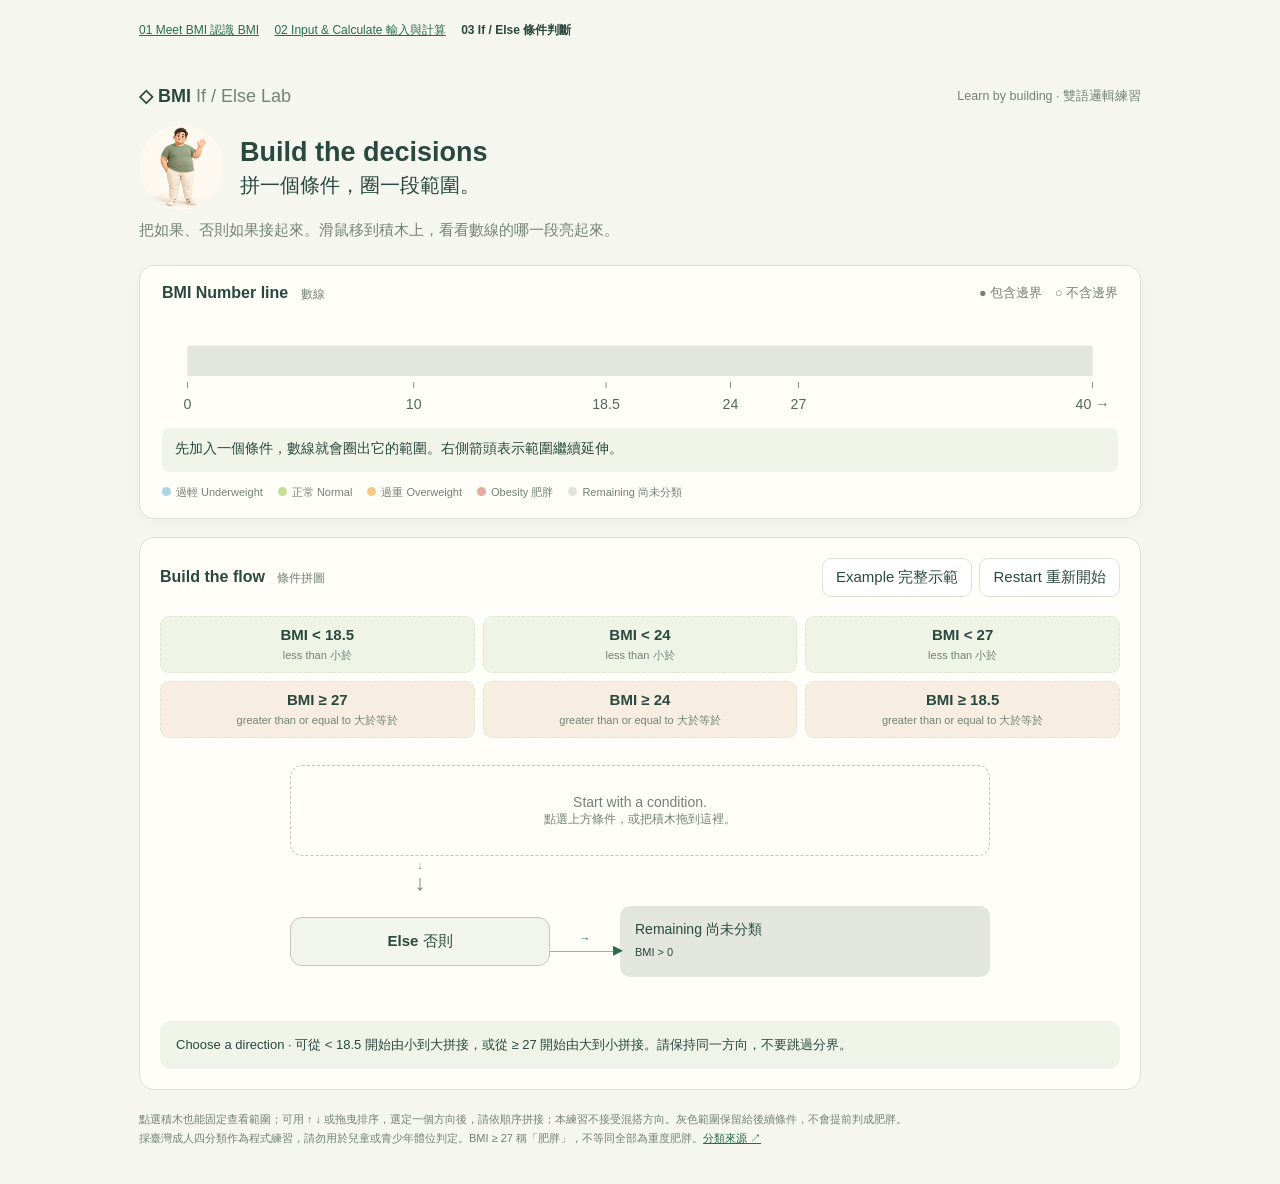
==== ifelse.html @ 938bb0aa "Add files via upload" ====
<!doctype html>
<html lang="zh-Hant">
<head>
<meta charset="utf-8"><meta name="viewport" content="width=device-width,initial-scale=1">
<title>BMI 條件拼圖｜If / Else Lab</title>
<style>
:root{--ink:#29483f;--muted:#738278;--border:#dce3d7;--bg:#f5f6ef;--green:#286b51}*{box-sizing:border-box}body{margin:0;background:var(--bg);color:var(--ink);font:15px "Segoe UI","Microsoft JhengHei",sans-serif}button,select{font:inherit;color:inherit}button{cursor:pointer;border:1px solid var(--border);border-radius:9px;padding:9px 13px;background:white}button:hover{background:#eef3e4}button:disabled{opacity:.35;cursor:default}button:focus-visible,select:focus-visible,[tabindex]:focus-visible{outline:3px solid #428c9b;outline-offset:3px}header{max-width:1050px;margin:auto;padding:25px 24px 18px;display:flex;justify-content:space-between;align-items:center}.brand{font-weight:750;font-size:18px}.brand span{font-weight:400;color:var(--muted)}header small{color:var(--muted)}main{max-width:1050px;margin:auto;padding:0 24px 30px}h1{font-size:27px;margin:8px 0}p{color:var(--muted);line-height:1.7;margin:7px 0}h2{font-size:16px;margin:0}h2 span{font-size:12px;color:var(--muted);font-weight:400;margin-left:8px}.axis-panel{position:sticky;top:0;z-index:3;background:#fffef9;border:1px solid var(--border);border-radius:15px;padding:18px 22px;margin:22px 0 18px;box-shadow:0 5px 18px #29483f08}.heading{display:flex;justify-content:space-between;gap:12px;align-items:center}.heading small{color:var(--muted)}#axis{width:100%;height:auto;display:block;margin-top:12px}#range-info{min-height:44px;font-size:14px;line-height:1.6;padding:9px 13px;background:#f1f4e9;border-radius:8px}.legend{display:flex;gap:15px;flex-wrap:wrap;font-size:11px;color:var(--muted);margin:13px 0 0}.dot{display:inline-block;width:9px;height:9px;border-radius:50%;margin-right:5px}.board{border:1px solid var(--border);border-radius:15px;padding:20px;background:#fffef9}.toolbar{display:flex;justify-content:space-between;align-items:center;gap:12px;flex-wrap:wrap}.tools{display:flex;gap:7px}.palette{display:flex;gap:8px;justify-content:center;padding:19px 0;flex-wrap:wrap}.palette button{border-style:dashed;font-weight:650;background:#eff4e7}.palette small{font-weight:400;color:var(--muted);margin-left:4px}#chain{max-width:720px;margin:auto;padding:6px 8px 16px;border:2px dashed transparent;border-radius:12px}#chain.over{border-color:#729670;background:#f5f8ee}.branch{position:relative;display:grid;grid-template-columns:260px 70px minmax(0,1fr);align-items:center;min-height:120px}.decision{position:relative;min-height:105px;display:flex;flex-direction:column;align-items:center;justify-content:center;gap:7px;isolation:isolate;cursor:grab}.decision:before{content:"";position:absolute;inset:0;background:#f2f6e9;clip-path:polygon(50% 0,100% 50%,50% 100%,0 50%);z-index:-1}.decision:after{content:"";position:absolute;inset:4px;background:#fffef9;clip-path:polygon(50% 0,100% 50%,50% 100%,0 50%);z-index:-1}.branch.active .decision:before{background:var(--green)}.decision small{font-size:11px;color:var(--muted)}.expression{font-size:18px;font-weight:700}.expression select{padding:2px 5px;border:1px solid #c6d4c4;border-radius:5px;background:#fffef9;font-weight:700}.yes{font-size:11px;color:var(--green);text-align:center;border-bottom:1px solid #9eafa0;padding-bottom:7px;position:relative}.yes:after{content:'▸';position:absolute;right:-3px;bottom:-10px;font-size:20px}.output{padding:13px;border-radius:10px;background:var(--color,#edf0e9);border:2px solid transparent;font-size:14px}.output small{display:block;font-size:11px;margin-top:5px;line-height:1.6}.branch.active .output{border-color:var(--green)}.row-actions{display:flex;gap:4px;margin-top:7px}.row-actions button{font-size:11px;padding:3px 8px;background:#ffffffa8}.connector{width:260px;text-align:center;height:38px;font-size:11px;color:#7a897b;line-height:18px}.connector:after{content:'↓';display:block;font-size:22px}.else-row{display:grid;grid-template-columns:260px 70px minmax(0,1fr);align-items:center;padding:12px 0}.else-node{border:1px solid #bdcbb6;border-radius:12px;text-align:center;padding:14px;background:#f2f5eb}.else-row.active .else-node{border:2px solid var(--green)}.empty{padding:28px 15px;text-align:center;border:1px dashed #bdcbb6;border-radius:12px;color:var(--muted);font-size:14px}.warning{color:#9b4e2b;font-size:12px;line-height:1.6;margin-top:8px}.feedback{padding:13px 16px;background:#f0f4e8;border-radius:10px;line-height:1.7;font-size:13px;margin-top:14px}.feedback.error{background:#fff0df;color:#8f4727}.success{background:#e3efdb!important}.footer{font-size:11px;margin-top:20px;color:var(--muted)}.footer a{color:var(--green)}@media(max-width:650px){main{padding:0 12px 22px}header{padding:19px 14px}header small{display:none}h1{font-size:23px}.axis-panel{padding:14px 10px}.heading small{font-size:10px}.board{padding:15px 8px}.branch,.else-row{grid-template-columns:155px 38px minmax(0,1fr)}.decision{min-height:100px}.expression{font-size:15px}.decision small{font-size:10px}.connector{width:155px}.output{padding:8px;font-size:12px}.output small{font-size:10px}.yes{font-size:9px}.legend{gap:8px;font-size:10px}.tools button{font-size:12px;padding:7px 9px}#range-info{font-size:12px}.palette{gap:5px}.palette button{font-size:12px;padding:9px}.palette small{display:none}#chain{padding-left:0;padding-right:0}.row-actions button{padding:4px 6px}}
.operator-word{text-align:center;font-size:11px;color:#5d7567;line-height:1.5;padding:3px 0 8px}.operator-word span{display:block}.expression select{width:53px}.palette small{display:block;margin:5px 0 0;font-size:11px}.condition-wrap{min-width:0}@media(max-width:650px){.operator-word{font-size:10px}.operator-word span{max-width:145px;margin:auto}.palette small{display:block;font-size:10px}}
.palette{display:grid;grid-template-columns:repeat(3,minmax(0,1fr))}.palette button:nth-child(n+4){background:#f7eee1}.palette button small{white-space:normal}.feedback.error{border:2px solid #ba332a;background:#ffede9;color:#9b211a;font-weight:700}dialog{border:3px solid #ba332a;border-radius:18px;padding:28px;max-width:520px;width:calc(100% - 32px);color:#61261f;background:#fffaf7}dialog::backdrop{background:#32191299}dialog h2{font-size:23px}dialog p{color:#77483d}.error-icon{width:40px;height:40px;border-radius:50%;background:#ba332a;color:white;display:grid;place-items:center;font-size:28px;font-weight:bold;margin-bottom:16px}.correct-order{padding:14px;background:#f4e6dc;border-radius:8px;line-height:2;font-weight:700}#acknowledge{background:#a93128;color:white;width:100%;padding:13px;margin-top:12px}.board.invalid{border:2px solid #ba332a}@media(max-width:650px){.palette button{padding:9px 4px}.palette small{font-size:9px}}
.lesson-nav{max-width:1050px;margin:auto;padding:18px 24px;font-size:12px;line-height:2}.lesson-nav a,#result-link{color:#286b51}.lesson-buddy{display:flex;align-items:center;gap:16px}.lesson-buddy img{width:85px;height:85px;object-fit:cover;border-radius:50%}.lesson-buddy h1 small{font-size:20px;font-weight:400}#finished{margin-top:20px;padding:22px}#result-link{display:inline-block;padding:12px;background:#fffef9;border-radius:8px;font-weight:bold}
</style>
</head>
<body>
<nav class="lesson-nav"><a href="index.html">01 Meet BMI 認識 BMI</a>　 <a href="process.html">02 Input & Calculate 輸入與計算</a>　 <strong>03 If / Else 條件判斷</strong></nav><header><div class="brand">◇ BMI <span>If / Else Lab</span></div><small>Learn by building · 雙語邏輯練習</small></header>
<main><div class="lesson-buddy"><img src="assets/overweight.png" alt="Friendly classroom mascot"><h1>Build the decisions<br><small>拼一個條件，圈一段範圍。</small></h1></div><p>把如果、否則如果接起來。滑鼠移到積木上，看看數線的哪一段亮起來。</p>
<section class="axis-panel" aria-label="BMI 數線"><div class="heading"><h2>BMI Number line <span>數線</span></h2><small>● 包含邊界　○ 不含邊界</small></div><svg id="axis" viewBox="0 0 940 112" role="img" aria-label="隨條件改變的 BMI 數線"></svg><div id="range-info" aria-live="polite"></div><div class="legend"><span><i class="dot" style="background:#acd4e7"></i>過輕 Underweight</span><span><i class="dot" style="background:#c5df96"></i>正常 Normal</span><span><i class="dot" style="background:#f3cb87"></i>過重 Overweight</span><span><i class="dot" style="background:#e5aaa0"></i>Obesity 肥胖</span><span><i class="dot" style="background:#dfe3da"></i>Remaining 尚未分類</span></div></section>
<section class="board"><div class="toolbar"><h2>Build the flow <span>條件拼圖</span></h2><div class="tools"><button id="example">Example 完整示範</button><button id="clear">Restart 重新開始</button></div></div><div class="palette"><button draggable="true" data-add="18.5" data-op="&lt;">BMI &lt; 18.5<small>less than 小於</small></button><button draggable="true" data-add="24" data-op="&lt;">BMI &lt; 24<small>less than 小於</small></button><button draggable="true" data-add="27" data-op="&lt;">BMI &lt; 27<small>less than 小於</small></button><button draggable="true" data-add="27" data-op="≥">BMI ≥ 27<small>greater than or equal to 大於等於</small></button><button draggable="true" data-add="24" data-op="≥">BMI ≥ 24<small>greater than or equal to 大於等於</small></button><button draggable="true" data-add="18.5" data-op="≥">BMI ≥ 18.5<small>greater than or equal to 大於等於</small></button></div><div id="chain" aria-label="可互動的判斷流程"></div><div id="feedback" class="feedback" aria-live="polite"></div></section>
<p class="footer">點選積木也能固定查看範圍；可用 ↑ ↓ 或拖曳排序，選定一個方向後，請依順序拼接；本練習不接受混搭方向。灰色範圍保留給後續條件，不會提前判成肥胖。<br>採臺灣成人四分類作為程式練習，請勿用於兒童或青少年體位判定。BMI ≥ 27 稱「肥胖」，不等同全部為重度肥胖。<a href="https://www.hpa.gov.tw/Pages/List.aspx?nodeid=1757" target="_blank" rel="noopener">分類來源 ↗</a></p>
<section id="finished" hidden class="feedback success"><strong>Complete! · 條件拼圖完成！</strong><p id="finish-note"></p><a id="result-link" href="process.html">View your complete flowchart · 查看完整流程圖 →</a></section></main><dialog id="mistake" aria-labelledby="mistake-title" aria-describedby="mistake-text"><div class="error-icon">!</div><h2 id="mistake-title">Wrong order · 順序錯誤，請重新拼圖</h2><p id="mistake-text"></p><p>Two valid orders · 本練習只接受以下兩種順序：</p><div class="correct-order">&lt; 18.5 → &lt; 24 → &lt; 27 → Else<br>≥ 27 → ≥ 24 → ≥ 18.5 → Else</div><p>Choose one direction · 先選定一個比較方向，再逐步分出四種範圍。</p><button id="acknowledge" autofocus>Got it, try again · 我知道了，重新拼圖</button></dialog>
<script>
'use strict';
const $=id=>document.getElementById(id);
const limits=[18.5,24,27];
const operatorWords={'<':['小於','less than'],'>':['大於','more than'],'≥':['大於等於','greater than or equal to']};
const names=['Underweight 體重過輕','Normal 正常體重','Overweight 體重過重','Obesity 肥胖'];
const colors=['#cce4ef','#d9eab9','#f7deb5','#edc6bd'];
// Open intervals and exact boundary points make > and >= visibly different.
const atoms=[{lo:0,hi:18.5,lc:false,hc:false,v:10,c:0},{lo:18.5,hi:18.5,lc:true,hc:true,v:18.5,c:1},{lo:18.5,hi:24,lc:false,hc:false,v:20,c:1},{lo:24,hi:24,lc:true,hc:true,v:24,c:2},{lo:24,hi:27,lc:false,hc:false,v:25,c:2},{lo:27,hi:27,lc:true,hc:true,v:27,c:3},{lo:27,hi:Infinity,lc:false,hc:false,v:30,c:3}];
let rules=[],selected=-1,hover=null,drag=null;
let fault='';
function orderError(){if(!rules.length)return '';const op=rules[0].op;const expected=op==='<'?[18.5,24,27]:[27,24,18.5];if(rules.some(r=>r.op!==op))return 'Mixed directions · 你混用了小於 < 與大於等於 ≥。本次練習需維持同一比較方向，請確認後重新拼圖。';const i=rules.findIndex((r,i)=>r.t!==expected[i]);if(i>=0)return `Wrong step · 第 ${i+1} 個條件應該是 BMI ${op} ${expected[i]}，目前卻是 BMI ${rules[i].op} ${rules[i].t}。跳過分界或顛倒順序，會混合分類或讓分支無法到達。`;return ''}
function matches(v,r){return r.op==='<'?v<r.t:r.op==='>'?v>r.t:v>=r.t}
function model(){const groups=Array.from({length:rules.length+1},()=>[]);atoms.forEach(a=>{let i=rules.findIndex(r=>matches(a.v,r));groups[i<0?rules.length:i].push(a)});return groups.map((aa,i)=>{const cats=[...new Set(aa.map(a=>a.c))],segments=[];aa.forEach(a=>{const last=segments.at(-1);if(last&&last.hi===a.lo&&(last.hc||a.lc)){last.hi=a.hi;last.hc=a.hc}else segments.push({...a})});return {segments,cats,empty:aa.length===0,mixed:cats.length>1,isElse:i===rules.length}})}
function segmentText(s){if(s.lo===s.hi)return `BMI = ${s.lo}`;if(s.hi===Infinity)return `BMI ${s.lc?'≥':'>'} ${s.lo}`;return `${s.lo} ${s.lc?'≤':'<'} BMI ${s.hc?'≤':'<'} ${s.hi}`}
function rangeText(g){return g.empty?'Empty set ∅（這個分支無法到達）':g.segments.map(segmentText).join(' 或 ')}
function missing(g){return limits.filter(t=>g.segments.some(s=>s.lo<t&&s.hi>t))}
function groupLabel(g){return g.empty?'Unreachable 無法到達':g.mixed?(g.isElse?'Remaining 尚未分類':'Mixed range 分類混合'):names[g.cats[0]]}
function groupColor(g){return g.mixed||g.empty?'#e3e6de':colors[g.cats[0]]}
function drawAxis(){const groups=model(),focus=hover??selected,x=n=>25+Math.min(n,40)/40*890;let s='<defs><pattern id="hatch" width="7" height="7" patternUnits="userSpaceOnUse"><path d="M0 7L7 0" stroke="#bf753c" stroke-width="1"/></pattern></defs>';
 groups.forEach((g,i)=>g.segments.forEach(r=>{const a=x(r.lo),b=x(r.hi),hot=focus===i,opacity=focus<0||hot?1:.35;if(r.lo!==r.hi)s+=`<rect x="${a}" y="30" width="${b-a}" height="30" fill="${groupColor(g)}" opacity="${opacity}"/>`;if(g.mixed&&!g.isElse)s+=`<rect x="${a}" y="30" width="${b-a}" height="30" fill="url(#hatch)"/>`;if(hot){if(r.lo!==r.hi)s+=`<rect x="${a}" y="26" width="${b-a}" height="38" rx="4" fill="none" stroke="#286b51" stroke-width="2.5"/>`;s+=`<circle cx="${a}" cy="45" r="5" fill="${r.lc?'#286b51':'white'}" stroke="#286b51" stroke-width="2"/>`;if(r.hi!==Infinity&&r.hi!==r.lo)s+=`<circle cx="${b}" cy="45" r="5" fill="${r.hc?'#286b51':'white'}" stroke="#286b51" stroke-width="2"/>`}}));
 [0,10,18.5,24,27,40].forEach(n=>s+=`<path d="M${x(n)} 66v6" stroke="#819581"/><text x="${x(n)}" y="92" text-anchor="middle" fill="#536a58" font-size="14">${n===40?'40 →':n}</text>`);
 $('axis').innerHTML=s;const g=groups[focus];$('range-info').textContent=g?`${g.isElse?'Else 否則':`${focus?'Else if 否則如果':'If 如果'} BMI ${rules[focus].op} ${rules[focus].t}（${[...operatorWords[rules[focus].op]].reverse().join(" ")}）`}　→　${rangeText(g)}　｜${groupLabel(g)}`:'先加入一個條件，數線就會圈出它的範圍。右側箭頭表示範圍繼續延伸。';document.querySelectorAll('[data-row]').forEach(el=>el.classList.toggle('active',Number(el.dataset.row)===focus));
}
function syncCompletion(){const inputs=new URLSearchParams(location.search).get("inputs");const valid=inputs==="height,weight"||inputs==="weight,height";const done=rules.length===3&&!orderError();$("finished").hidden=!done;if(done){$("finish-note").textContent=valid?"Your choices are saved in this link. · 將依你實際選擇的順序產生流程圖。":"Complete the input activity first. · 請先完成輸入與計算活動，才能產生自己的完整流程圖。";$("result-link").href=valid?"result.html?inputs="+inputs+"&direction="+(rules[0].op==="<"?"asc":"desc"):"process.html";$("result-link").textContent=valid?"View your complete flowchart · 查看完整流程圖 →":"Build the process first · 先完成輸入與計算 →"}}
function render(){const gs=model();$('chain').innerHTML=(rules.length?rules.map((r,i)=>{const g=gs[i],warn=g.empty?'前面的條件已接走全部範圍，這裡永遠不會成立。':g.mixed?`這一段跨越${missing(g).join('、')} 的分類分界，無法得到單一正確分類。請補上較小的分界條件，或調整比較方向。`:'';return `<div class="branch" data-row="${i}" tabindex="0" aria-label="條件 ${i+1}：BMI ${r.op==='<'?'小於':r.op==='>'?'大於':'大於等於'} ${r.t}"><div class="condition-wrap"><div class="decision" draggable="true" data-drag="${i}"><small>${i?'ELSE IF 否則如果':'IF 如果'}</small><div class="expression">BMI ${r.op==='<'?'&lt;':r.op} ${r.t}</div></div><div class="operator-word">${operatorWords[r.op][1]}<span>${operatorWords[r.op][0]}</span></div></div><div class="yes">Yes 是</div><div class="output" style="--color:${groupColor(g)}">${groupLabel(g)}<small>${rangeText(g)}</small><div class="row-actions"><button data-move="${i},-1" ${i===0?'disabled':''} aria-label="向上移動條件 ${i+1}">↑</button><button data-move="${i},1" ${i===rules.length-1?'disabled':''} aria-label="向下移動條件 ${i+1}">↓</button><button data-remove="${i}" aria-label="移除條件 ${i+1}">×</button></div>${warn?`<div class="warning">⚠ ${warn}</div>`:''}</div></div><div class="connector">No 否</div>`}).join(''):'<div class="empty">Start with a condition.<br><small>點選上方條件，或把積木拖到這裡。</small></div><div class="connector">↓</div>')+`<div class="else-row" data-row="${rules.length}" tabindex="0" aria-label="否則，查看剩餘範圍"><div class="else-node"><strong>Else</strong> 否則</div><div class="yes">→</div><div class="output" style="--color:${groupColor(gs.at(-1))}">${groupLabel(gs.at(-1))}<small>${rangeText(gs.at(-1))}</small></div></div>`;
 const errors=gs.slice(0,-1).filter(g=>g.empty||g.mixed),complete=rules.length>0&&!errors.length&&!gs.at(-1).mixed&&!gs.at(-1).empty;
 $('feedback').className='feedback'+(errors.length?' error':complete?' success':'');$('feedback').textContent=errors.length?'⚠ 這組條件還不能正確完成四分類。斜線區域混合了不同分類；請依積木旁的提示修正。無法到達的分支也需要調整。':complete?'✓ Complete! · 四種範圍都清楚分開了！每個 else if 都包含「前面的條件全部不成立」。試著移到每個積木，確認邊界屬於哪一側。':rules.length?'Keep going · 繼續接下一個條件。灰色是剩餘範圍；滑鼠移到「Else 否則」就能查看。':'Choose a direction · 可從 < 18.5 開始由小到大拼接，或從 ≥ 27 開始由大到小拼接。請保持同一方向，不要跳過分界。';
 if(fault){$('feedback').className='feedback error';$('feedback').textContent='✕ '+fault} document.querySelector('.board').classList.toggle('invalid',Boolean(fault));document.querySelectorAll('[data-add]').forEach(b=>b.disabled=rules.some(r=>r.t===Number(b.dataset.add)&&r.op===b.dataset.op));drawAxis();syncCompletion();
}
function changed(i=-1){selected=i;hover=null;fault=orderError();render();if(fault){$('mistake-text').textContent=fault;if(!$('mistake').open)$('mistake').showModal()}}
$('mistake').addEventListener('cancel',e=>e.preventDefault());
$('acknowledge').addEventListener('click',()=>{$('mistake').close();rules=[];drag=null;changed();document.querySelector('[data-add]').focus()});
function add(t,op){if(fault||!limits.includes(t)||!['<','≥'].includes(op)||rules.some(r=>r.t===t&&r.op===op))return;rules.push({t,op});changed(rules.length-1)}
$('example').addEventListener('click',()=>{rules=limits.map(t=>({t,op:'<'}));changed()});$('clear').addEventListener('click',()=>{rules=[];changed()});
 document.querySelectorAll('[data-add]').forEach(b=>{b.addEventListener('click',()=>add(Number(b.dataset.add),b.dataset.op));b.addEventListener('dragstart',e=>{drag={t:Number(b.dataset.add),op:b.dataset.op};e.dataTransfer.setData('text/plain',b.dataset.add)})});
$('chain').addEventListener('click',e=>{const b=e.target.closest('button');if(b){if(b.dataset.remove!==undefined){rules.splice(Number(b.dataset.remove),1);changed()}else if(b.dataset.move){const [i,d]=b.dataset.move.split(',').map(Number);[rules[i],rules[i+d]]=[rules[i+d],rules[i]];changed(i+d)}return}const row=e.target.closest('[data-row]');if(row){selected=Number(row.dataset.row);drawAxis()}});
$('chain').addEventListener('mouseover',e=>{const row=e.target.closest('[data-row]');if(row){hover=Number(row.dataset.row);drawAxis()}});$('chain').addEventListener('mouseout',e=>{const from=e.target.closest('[data-row]'),to=e.relatedTarget?.closest?.('[data-row]');if(from!==to){hover=to?Number(to.dataset.row):null;drawAxis()}});
$('chain').addEventListener('focusin',e=>{const row=e.target.closest('[data-row]');if(row){selected=Number(row.dataset.row);drawAxis()}});
$('chain').addEventListener('keydown',e=>{if(e.target.matches('[data-row]')&&(e.key==='Enter'||e.key===' ')){e.preventDefault();selected=Number(e.target.dataset.row);drawAxis()}});
$('chain').addEventListener('dragstart',e=>{const d=e.target.closest('[data-drag]');if(d){drag={i:Number(d.dataset.drag)};e.dataTransfer.setData('text/plain','move')}});$('chain').addEventListener('dragover',e=>{e.preventDefault();$('chain').classList.add('over')});$('chain').addEventListener('drop',e=>{e.preventDefault();$('chain').classList.remove('over');if(!drag)return;if(drag.t!==undefined)add(drag.t,drag.op);else{const row=e.target.closest('[data-row]'),at=row?Math.min(Number(row.dataset.row),rules.length-1):rules.length-1;const [r]=rules.splice(drag.i,1);rules.splice(at,0,r);changed(at)}drag=null});document.addEventListener('dragend',()=>{drag=null;$('chain').classList.remove('over')});render();
</script>
</body></html>
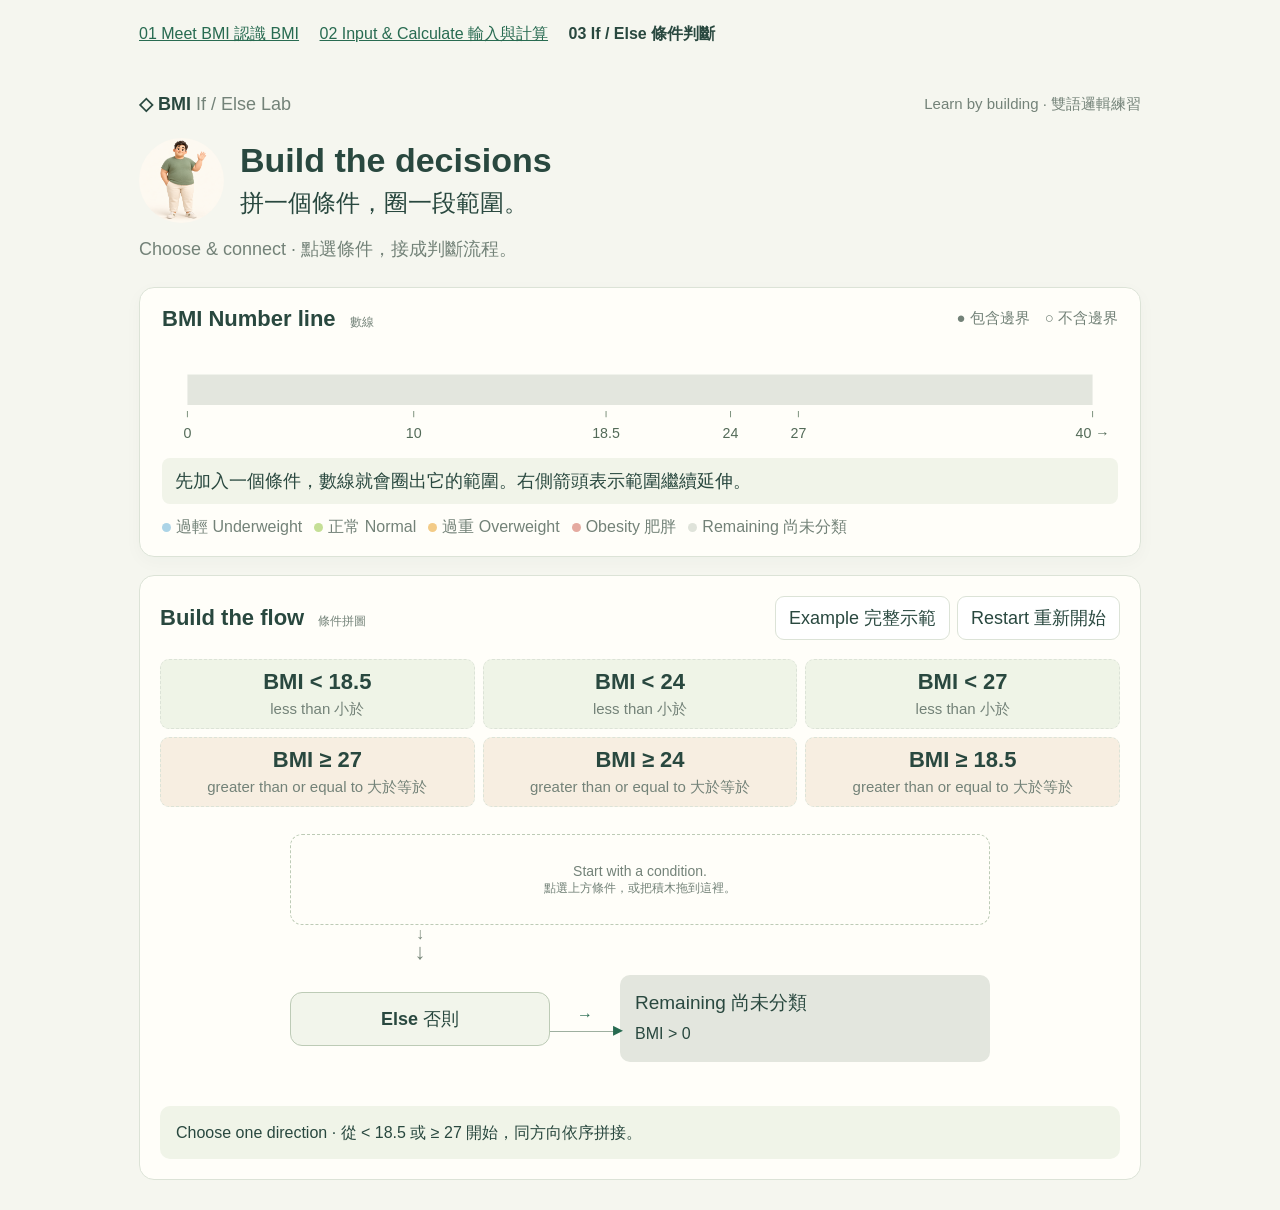
==== commit 6746e3a6: "Simplify BMI classroom pages and require drawing confirmation" ====
--- a/ifelse.html
+++ b/ifelse.html
@@ -8,14 +8,15 @@
 .operator-word{text-align:center;font-size:11px;color:#5d7567;line-height:1.5;padding:3px 0 8px}.operator-word span{display:block}.expression select{width:53px}.palette small{display:block;margin:5px 0 0;font-size:11px}.condition-wrap{min-width:0}@media(max-width:650px){.operator-word{font-size:10px}.operator-word span{max-width:145px;margin:auto}.palette small{display:block;font-size:10px}}
 .palette{display:grid;grid-template-columns:repeat(3,minmax(0,1fr))}.palette button:nth-child(n+4){background:#f7eee1}.palette button small{white-space:normal}.feedback.error{border:2px solid #ba332a;background:#ffede9;color:#9b211a;font-weight:700}dialog{border:3px solid #ba332a;border-radius:18px;padding:28px;max-width:520px;width:calc(100% - 32px);color:#61261f;background:#fffaf7}dialog::backdrop{background:#32191299}dialog h2{font-size:23px}dialog p{color:#77483d}.error-icon{width:40px;height:40px;border-radius:50%;background:#ba332a;color:white;display:grid;place-items:center;font-size:28px;font-weight:bold;margin-bottom:16px}.correct-order{padding:14px;background:#f4e6dc;border-radius:8px;line-height:2;font-weight:700}#acknowledge{background:#a93128;color:white;width:100%;padding:13px;margin-top:12px}.board.invalid{border:2px solid #ba332a}@media(max-width:650px){.palette button{padding:9px 4px}.palette small{font-size:9px}}
 .lesson-nav{max-width:1050px;margin:auto;padding:18px 24px;font-size:12px;line-height:2}.lesson-nav a,#result-link{color:#286b51}.lesson-buddy{display:flex;align-items:center;gap:16px}.lesson-buddy img{width:85px;height:85px;object-fit:cover;border-radius:50%}.lesson-buddy h1 small{font-size:20px;font-weight:400}#finished{margin-top:20px;padding:22px}#result-link{display:inline-block;padding:12px;background:#fffef9;border-radius:8px;font-weight:bold}
+body{font-size:18px}h1{font-size:34px}h2{font-size:22px}.expression{font-size:25px}.operator-word,.decision small,.output small,.yes,.connector,.feedback,.hint,.legend{font-size:16px}.palette button{font-size:22px}.palette button small{font-size:15px}.output{font-size:19px}.decision{min-height:135px}.legend{gap:12px}.lesson-nav{font-size:16px}#range-info{font-size:18px}.lesson-buddy h1 small{font-size:24px}@media(max-width:650px){.expression{font-size:19px}.palette button{font-size:18px}.palette button small{font-size:12px}.output{font-size:16px}.output small,.operator-word,.decision small,.yes,.connector{font-size:12px}.feedback{font-size:17px}.lesson-nav{font-size:14px}}
 </style>
 </head>
 <body>
 <nav class="lesson-nav"><a href="index.html">01 Meet BMI 認識 BMI</a>　 <a href="process.html">02 Input & Calculate 輸入與計算</a>　 <strong>03 If / Else 條件判斷</strong></nav><header><div class="brand">◇ BMI <span>If / Else Lab</span></div><small>Learn by building · 雙語邏輯練習</small></header>
-<main><div class="lesson-buddy"><img src="assets/overweight.png" alt="Friendly classroom mascot"><h1>Build the decisions<br><small>拼一個條件，圈一段範圍。</small></h1></div><p>把如果、否則如果接起來。滑鼠移到積木上，看看數線的哪一段亮起來。</p>
+<main><div class="lesson-buddy"><img src="assets/overweight.png" alt="Friendly classroom mascot"><h1>Build the decisions<br><small>拼一個條件，圈一段範圍。</small></h1></div><p>Choose & connect · 點選條件，接成判斷流程。</p>
 <section class="axis-panel" aria-label="BMI 數線"><div class="heading"><h2>BMI Number line <span>數線</span></h2><small>● 包含邊界　○ 不含邊界</small></div><svg id="axis" viewBox="0 0 940 112" role="img" aria-label="隨條件改變的 BMI 數線"></svg><div id="range-info" aria-live="polite"></div><div class="legend"><span><i class="dot" style="background:#acd4e7"></i>過輕 Underweight</span><span><i class="dot" style="background:#c5df96"></i>正常 Normal</span><span><i class="dot" style="background:#f3cb87"></i>過重 Overweight</span><span><i class="dot" style="background:#e5aaa0"></i>Obesity 肥胖</span><span><i class="dot" style="background:#dfe3da"></i>Remaining 尚未分類</span></div></section>
 <section class="board"><div class="toolbar"><h2>Build the flow <span>條件拼圖</span></h2><div class="tools"><button id="example">Example 完整示範</button><button id="clear">Restart 重新開始</button></div></div><div class="palette"><button draggable="true" data-add="18.5" data-op="&lt;">BMI &lt; 18.5<small>less than 小於</small></button><button draggable="true" data-add="24" data-op="&lt;">BMI &lt; 24<small>less than 小於</small></button><button draggable="true" data-add="27" data-op="&lt;">BMI &lt; 27<small>less than 小於</small></button><button draggable="true" data-add="27" data-op="≥">BMI ≥ 27<small>greater than or equal to 大於等於</small></button><button draggable="true" data-add="24" data-op="≥">BMI ≥ 24<small>greater than or equal to 大於等於</small></button><button draggable="true" data-add="18.5" data-op="≥">BMI ≥ 18.5<small>greater than or equal to 大於等於</small></button></div><div id="chain" aria-label="可互動的判斷流程"></div><div id="feedback" class="feedback" aria-live="polite"></div></section>
-<p class="footer">點選積木也能固定查看範圍；可用 ↑ ↓ 或拖曳排序，選定一個方向後，請依順序拼接；本練習不接受混搭方向。灰色範圍保留給後續條件，不會提前判成肥胖。<br>採臺灣成人四分類作為程式練習，請勿用於兒童或青少年體位判定。BMI ≥ 27 稱「肥胖」，不等同全部為重度肥胖。<a href="https://www.hpa.gov.tw/Pages/List.aspx?nodeid=1757" target="_blank" rel="noopener">分類來源 ↗</a></p>
+
 <section id="finished" hidden class="feedback success"><strong>Complete! · 條件拼圖完成！</strong><p id="finish-note"></p><a id="result-link" href="process.html">View your complete flowchart · 查看完整流程圖 →</a></section></main><dialog id="mistake" aria-labelledby="mistake-title" aria-describedby="mistake-text"><div class="error-icon">!</div><h2 id="mistake-title">Wrong order · 順序錯誤，請重新拼圖</h2><p id="mistake-text"></p><p>Two valid orders · 本練習只接受以下兩種順序：</p><div class="correct-order">&lt; 18.5 → &lt; 24 → &lt; 27 → Else<br>≥ 27 → ≥ 24 → ≥ 18.5 → Else</div><p>Choose one direction · 先選定一個比較方向，再逐步分出四種範圍。</p><button id="acknowledge" autofocus>Got it, try again · 我知道了，重新拼圖</button></dialog>
 <script>
 'use strict';
@@ -41,10 +42,10 @@
  [0,10,18.5,24,27,40].forEach(n=>s+=`<path d="M${x(n)} 66v6" stroke="#819581"/><text x="${x(n)}" y="92" text-anchor="middle" fill="#536a58" font-size="14">${n===40?'40 →':n}</text>`);
  $('axis').innerHTML=s;const g=groups[focus];$('range-info').textContent=g?`${g.isElse?'Else 否則':`${focus?'Else if 否則如果':'If 如果'} BMI ${rules[focus].op} ${rules[focus].t}（${[...operatorWords[rules[focus].op]].reverse().join(" ")}）`}　→　${rangeText(g)}　｜${groupLabel(g)}`:'先加入一個條件，數線就會圈出它的範圍。右側箭頭表示範圍繼續延伸。';document.querySelectorAll('[data-row]').forEach(el=>el.classList.toggle('active',Number(el.dataset.row)===focus));
 }
-function syncCompletion(){const inputs=new URLSearchParams(location.search).get("inputs");const valid=inputs==="height,weight"||inputs==="weight,height";const done=rules.length===3&&!orderError();$("finished").hidden=!done;if(done){$("finish-note").textContent=valid?"Your choices are saved in this link. · 將依你實際選擇的順序產生流程圖。":"Complete the input activity first. · 請先完成輸入與計算活動，才能產生自己的完整流程圖。";$("result-link").href=valid?"result.html?inputs="+inputs+"&direction="+(rules[0].op==="<"?"asc":"desc"):"process.html";$("result-link").textContent=valid?"View your complete flowchart · 查看完整流程圖 →":"Build the process first · 先完成輸入與計算 →"}}
+function syncCompletion(){const inputs=new URLSearchParams(location.search).get("inputs");const valid=inputs==="height,weight"||inputs==="weight,height";const done=rules.length===3&&!orderError();$("finished").hidden=!done;if(done){$("finish-note").textContent=valid?"Connect BMI → If / Else · 下一步：將 BMI 計算接到第一個判斷，再截圖交到學習吧。":"Complete the input activity first. · 請先完成輸入與計算活動，才能產生自己的完整流程圖。";$("result-link").href=valid?"result.html?inputs="+inputs+"&direction="+(rules[0].op==="<"?"asc":"desc"):"process.html";$("result-link").textContent=valid?"View your complete flowchart · 查看完整流程圖 →":"Build the process first · 先完成輸入與計算 →"}}
 function render(){const gs=model();$('chain').innerHTML=(rules.length?rules.map((r,i)=>{const g=gs[i],warn=g.empty?'前面的條件已接走全部範圍，這裡永遠不會成立。':g.mixed?`這一段跨越${missing(g).join('、')} 的分類分界，無法得到單一正確分類。請補上較小的分界條件，或調整比較方向。`:'';return `<div class="branch" data-row="${i}" tabindex="0" aria-label="條件 ${i+1}：BMI ${r.op==='<'?'小於':r.op==='>'?'大於':'大於等於'} ${r.t}"><div class="condition-wrap"><div class="decision" draggable="true" data-drag="${i}"><small>${i?'ELSE IF 否則如果':'IF 如果'}</small><div class="expression">BMI ${r.op==='<'?'&lt;':r.op} ${r.t}</div></div><div class="operator-word">${operatorWords[r.op][1]}<span>${operatorWords[r.op][0]}</span></div></div><div class="yes">Yes 是</div><div class="output" style="--color:${groupColor(g)}">${groupLabel(g)}<small>${rangeText(g)}</small><div class="row-actions"><button data-move="${i},-1" ${i===0?'disabled':''} aria-label="向上移動條件 ${i+1}">↑</button><button data-move="${i},1" ${i===rules.length-1?'disabled':''} aria-label="向下移動條件 ${i+1}">↓</button><button data-remove="${i}" aria-label="移除條件 ${i+1}">×</button></div>${warn?`<div class="warning">⚠ ${warn}</div>`:''}</div></div><div class="connector">No 否</div>`}).join(''):'<div class="empty">Start with a condition.<br><small>點選上方條件，或把積木拖到這裡。</small></div><div class="connector">↓</div>')+`<div class="else-row" data-row="${rules.length}" tabindex="0" aria-label="否則，查看剩餘範圍"><div class="else-node"><strong>Else</strong> 否則</div><div class="yes">→</div><div class="output" style="--color:${groupColor(gs.at(-1))}">${groupLabel(gs.at(-1))}<small>${rangeText(gs.at(-1))}</small></div></div>`;
  const errors=gs.slice(0,-1).filter(g=>g.empty||g.mixed),complete=rules.length>0&&!errors.length&&!gs.at(-1).mixed&&!gs.at(-1).empty;
- $('feedback').className='feedback'+(errors.length?' error':complete?' success':'');$('feedback').textContent=errors.length?'⚠ 這組條件還不能正確完成四分類。斜線區域混合了不同分類；請依積木旁的提示修正。無法到達的分支也需要調整。':complete?'✓ Complete! · 四種範圍都清楚分開了！每個 else if 都包含「前面的條件全部不成立」。試著移到每個積木，確認邊界屬於哪一側。':rules.length?'Keep going · 繼續接下一個條件。灰色是剩餘範圍；滑鼠移到「Else 否則」就能查看。':'Choose a direction · 可從 < 18.5 開始由小到大拼接，或從 ≥ 27 開始由大到小拼接。請保持同一方向，不要跳過分界。';
+ $('feedback').className='feedback'+(errors.length?' error':complete?' success':'');$('feedback').textContent=errors.length?'⚠ 這組條件還不能正確完成四分類。斜線區域混合了不同分類；請依積木旁的提示修正。無法到達的分支也需要調整。':complete?'✓ Complete! · 完成！查看完整流程圖，接回 BMI 計算方塊。':rules.length?'Keep going · 繼續接下一個條件。灰色是剩餘範圍；滑鼠移到「Else 否則」就能查看。':'Choose one direction · 從 < 18.5 或 ≥ 27 開始，同方向依序拼接。';
  if(fault){$('feedback').className='feedback error';$('feedback').textContent='✕ '+fault} document.querySelector('.board').classList.toggle('invalid',Boolean(fault));document.querySelectorAll('[data-add]').forEach(b=>b.disabled=rules.some(r=>r.t===Number(b.dataset.add)&&r.op===b.dataset.op));drawAxis();syncCompletion();
 }
 function changed(i=-1){selected=i;hover=null;fault=orderError();render();if(fault){$('mistake-text').textContent=fault;if(!$('mistake').open)$('mistake').showModal()}}
@@ -59,4 +60,4 @@
 $('chain').addEventListener('keydown',e=>{if(e.target.matches('[data-row]')&&(e.key==='Enter'||e.key===' ')){e.preventDefault();selected=Number(e.target.dataset.row);drawAxis()}});
 $('chain').addEventListener('dragstart',e=>{const d=e.target.closest('[data-drag]');if(d){drag={i:Number(d.dataset.drag)};e.dataTransfer.setData('text/plain','move')}});$('chain').addEventListener('dragover',e=>{e.preventDefault();$('chain').classList.add('over')});$('chain').addEventListener('drop',e=>{e.preventDefault();$('chain').classList.remove('over');if(!drag)return;if(drag.t!==undefined)add(drag.t,drag.op);else{const row=e.target.closest('[data-row]'),at=row?Math.min(Number(row.dataset.row),rules.length-1):rules.length-1;const [r]=rules.splice(drag.i,1);rules.splice(at,0,r);changed(at)}drag=null});document.addEventListener('dragend',()=>{drag=null;$('chain').classList.remove('over')});render();
 </script>
-</body></html>
+</body></html>
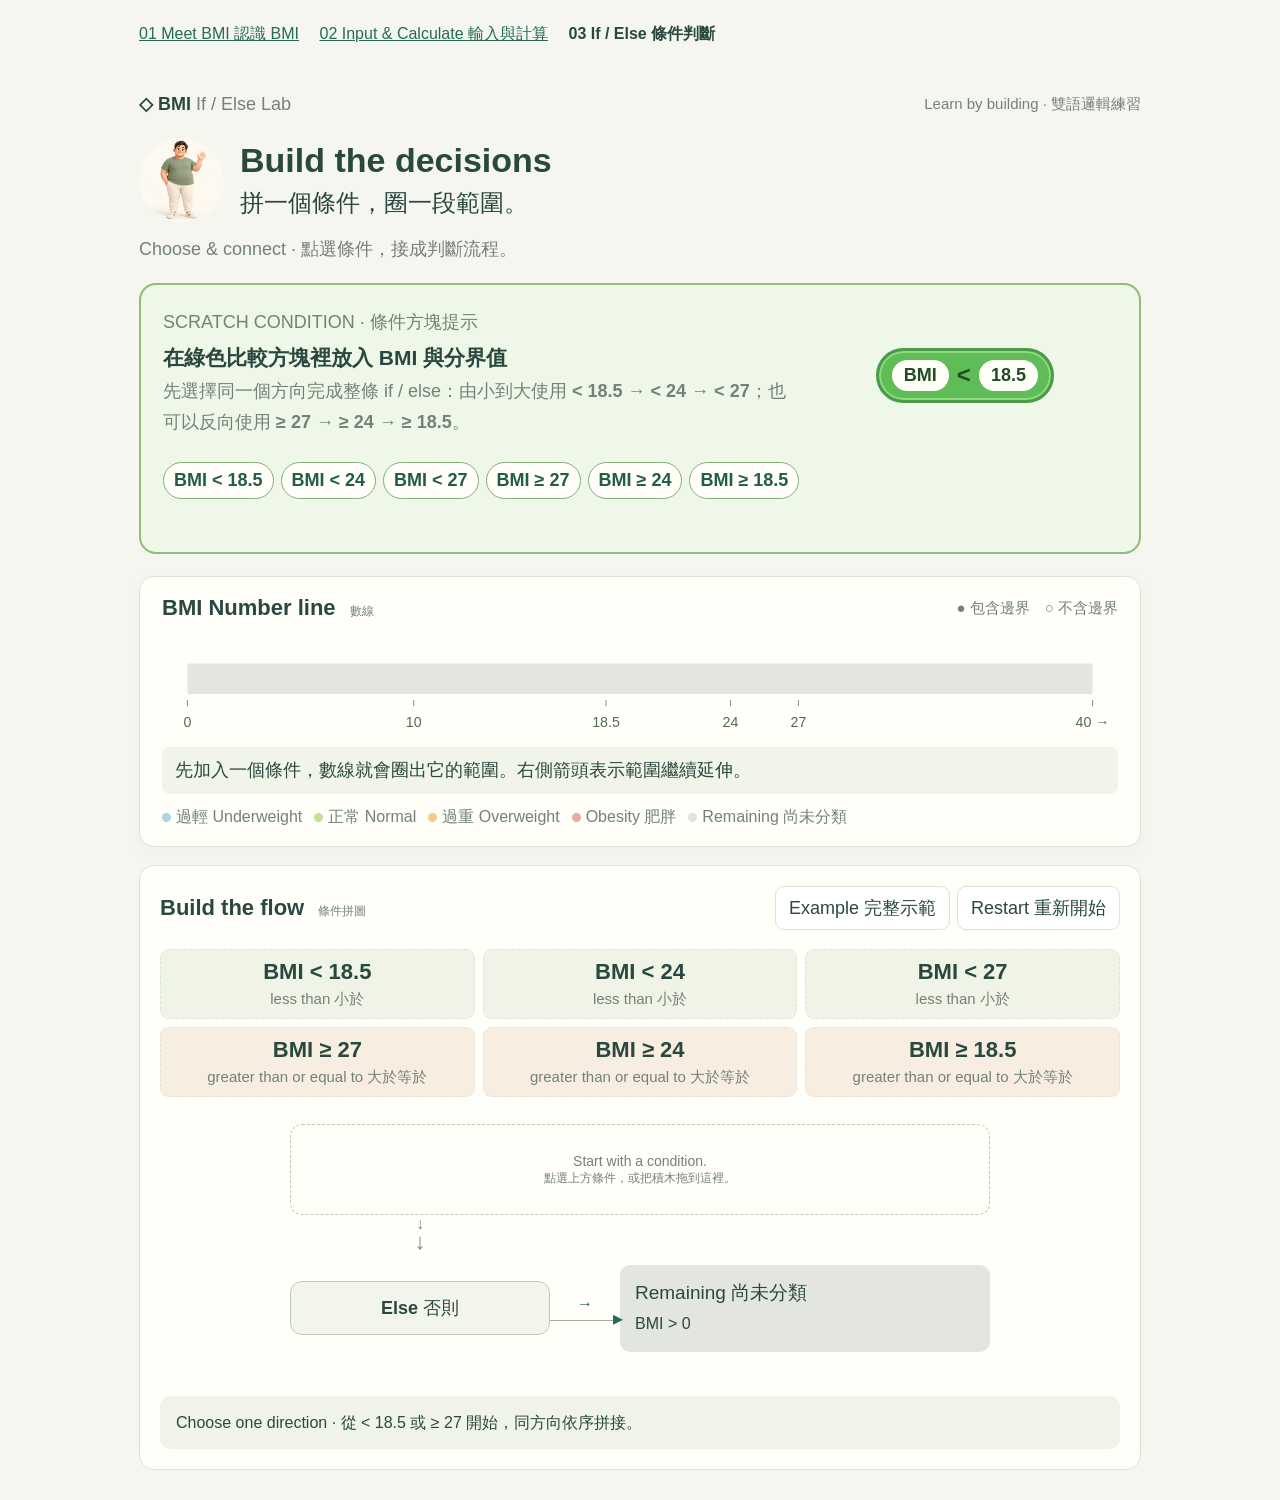
==== commit b4d4651d: "Add Scratch BMI comparison condition hints" ====
--- a/ifelse.html
+++ b/ifelse.html
@@ -20,6 +20,16 @@
 <section id="finished" hidden class="feedback success"><strong>Complete! · 條件拼圖完成！</strong><p id="finish-note"></p><a id="result-link" href="process.html">View your complete flowchart · 查看完整流程圖 →</a></section></main><dialog id="mistake" aria-labelledby="mistake-title" aria-describedby="mistake-text"><div class="error-icon">!</div><h2 id="mistake-title">Wrong order · 順序錯誤，請重新拼圖</h2><p id="mistake-text"></p><p>Two valid orders · 本練習只接受以下兩種順序：</p><div class="correct-order">&lt; 18.5 → &lt; 24 → &lt; 27 → Else<br>≥ 27 → ≥ 24 → ≥ 18.5 → Else</div><p>Choose one direction · 先選定一個比較方向，再逐步分出四種範圍。</p><button id="acknowledge" autofocus>Got it, try again · 我知道了，重新拼圖</button></dialog>
 <script>
 'use strict';
+const scratchHint = document.createElement('section');
+scratchHint.className = 'scratch-condition-hint';
+scratchHint.innerHTML = `<div><p>SCRATCH CONDITION · 條件方塊提示</p><h2>在綠色比較方塊裡放入 BMI 與分界值</h2><p>先選擇同一個方向完成整條 if / else：由小到大使用 <strong>&lt; 18.5 → &lt; 24 → &lt; 27</strong>；也可以反向使用 <strong>≥ 27 → ≥ 24 → ≥ 18.5</strong>。</p></div><div class="scratch-block-preview" aria-label="Scratch comparison: BMI less than 18.5"><span>BMI</span><b>&lt;</b><span>18.5</span></div><div class="condition-ladder"><button type="button" data-hint="BMI &lt; 18.5">BMI &lt; 18.5</button><button type="button" data-hint="BMI &lt; 24">BMI &lt; 24</button><button type="button" data-hint="BMI &lt; 27">BMI &lt; 27</button><button type="button" data-hint="BMI ≥ 27">BMI ≥ 27</button><button type="button" data-hint="BMI ≥ 24">BMI ≥ 24</button><button type="button" data-hint="BMI ≥ 18.5">BMI ≥ 18.5</button><output aria-live="polite"></output></div>`;
+document.querySelector('.axis-panel').before(scratchHint);
+const scratchHintStyle = document.createElement('style');
+scratchHintStyle.textContent = `.scratch-condition-hint{display:grid;grid-template-columns:1.35fr .65fr;gap:18px;align-items:center;margin:18px 0;padding:22px;background:#eff7e8;border:2px solid #8fbe7c;border-radius:17px}.scratch-condition-hint p{margin:0 0 7px}.scratch-condition-hint h2{font-size:21px;margin:4px 0}.scratch-block-preview{justify-self:center;display:flex;align-items:center;gap:8px;background:#5fbd57;border:3px solid #4a9b47;border-radius:28px;padding:9px 13px;box-shadow:inset 0 0 0 2px #8dda80;color:#214d22;font-weight:700}.scratch-block-preview span{background:#fffef9;border-radius:18px;padding:5px 12px;min-width:53px;text-align:center}.scratch-block-preview b{font-size:24px}.condition-ladder{grid-column:1/-1;display:flex;gap:7px;flex-wrap:wrap;align-items:center}.condition-ladder button{background:#fffef9;border:1px solid #83ae78;border-radius:999px;padding:7px 10px;color:#245d45;font-weight:700}.condition-ladder button:hover{background:#d9f0ce}.condition-ladder output{font-weight:700;color:#245d45;min-height:24px;flex-basis:100%}@media(max-width:650px){.scratch-condition-hint{grid-template-columns:1fr;padding:16px}.scratch-block-preview{justify-self:start}.scratch-condition-hint h2{font-size:19px}}`;
+document.head.append(scratchHintStyle);
+scratchHint.querySelectorAll('[data-hint]').forEach(button => button.addEventListener('click', () => {
+  scratchHint.querySelector('output').textContent = `提示：將「${button.dataset.hint}」放入 Scratch if / else 的綠色六角形條件格。`;
+}));
 const $=id=>document.getElementById(id);
 const limits=[18.5,24,27];
 const operatorWords={'<':['小於','less than'],'>':['大於','more than'],'≥':['大於等於','greater than or equal to']};
@@ -43,7 +53,7 @@
  $('axis').innerHTML=s;const g=groups[focus];$('range-info').textContent=g?`${g.isElse?'Else 否則':`${focus?'Else if 否則如果':'If 如果'} BMI ${rules[focus].op} ${rules[focus].t}（${[...operatorWords[rules[focus].op]].reverse().join(" ")}）`}　→　${rangeText(g)}　｜${groupLabel(g)}`:'先加入一個條件，數線就會圈出它的範圍。右側箭頭表示範圍繼續延伸。';document.querySelectorAll('[data-row]').forEach(el=>el.classList.toggle('active',Number(el.dataset.row)===focus));
 }
 function syncCompletion(){const inputs=new URLSearchParams(location.search).get("inputs");const valid=inputs==="height,weight"||inputs==="weight,height";const done=rules.length===3&&!orderError();$("finished").hidden=!done;if(done){$("finish-note").textContent=valid?"Connect BMI → If / Else · 下一步：將 BMI 計算接到第一個判斷，再截圖交到學習吧。":"Complete the input activity first. · 請先完成輸入與計算活動，才能產生自己的完整流程圖。";$("result-link").href=valid?"result.html?inputs="+inputs+"&direction="+(rules[0].op==="<"?"asc":"desc"):"process.html";$("result-link").textContent=valid?"View your complete flowchart · 查看完整流程圖 →":"Build the process first · 先完成輸入與計算 →"}}
-function render(){const gs=model();$('chain').innerHTML=(rules.length?rules.map((r,i)=>{const g=gs[i],warn=g.empty?'前面的條件已接走全部範圍，這裡永遠不會成立。':g.mixed?`這一段跨越${missing(g).join('、')} 的分類分界，無法得到單一正確分類。請補上較小的分界條件，或調整比較方向。`:'';return `<div class="branch" data-row="${i}" tabindex="0" aria-label="條件 ${i+1}：BMI ${r.op==='<'?'小於':r.op==='>'?'大於':'大於等於'} ${r.t}"><div class="condition-wrap"><div class="decision" draggable="true" data-drag="${i}"><small>${i?'ELSE IF 否則如果':'IF 如果'}</small><div class="expression">BMI ${r.op==='<'?'&lt;':r.op} ${r.t}</div></div><div class="operator-word">${operatorWords[r.op][1]}<span>${operatorWords[r.op][0]}</span></div></div><div class="yes">Yes 是</div><div class="output" style="--color:${groupColor(g)}">${groupLabel(g)}<small>${rangeText(g)}</small><div class="row-actions"><button data-move="${i},-1" ${i===0?'disabled':''} aria-label="向上移動條件 ${i+1}">↑</button><button data-move="${i},1" ${i===rules.length-1?'disabled':''} aria-label="向下移動條件 ${i+1}">↓</button><button data-remove="${i}" aria-label="移除條件 ${i+1}">×</button></div>${warn?`<div class="warning">⚠ ${warn}</div>`:''}</div></div><div class="connector">No 否</div>`}).join(''):'<div class="empty">Start with a condition.<br><small>點選上方條件，或把積木拖到這裡。</small></div><div class="connector">↓</div>')+`<div class="else-row" data-row="${rules.length}" tabindex="0" aria-label="否則，查看剩餘範圍"><div class="else-node"><strong>Else</strong> 否則</div><div class="yes">→</div><div class="output" style="--color:${groupColor(gs.at(-1))}">${groupLabel(gs.at(-1))}<small>${rangeText(gs.at(-1))}</small></div></div>`;
+function render(){const gs=model();$('chain').innerHTML=(rules.length?rules.map((r,i)=>{const g=gs[i],warn=g.empty?'前面的條件已接走全部範圍，這裡永遠不會成立。':g.mixed?`這一段跨越${missing(g).join('、')} 的分類分界，無法得到單一正確分類。請補上較小的分界條件，或調整比較方向。`:'';return `<div class="branch" data-row="${i}" tabindex="0" aria-label="條件 ${i+1}：BMI ${r.op==='<'?'小於':r.op==='>'?'大於':'大於等於'} ${r.t}"><div class="condition-wrap"><div class="decision" draggable="true" data-drag="${i}"><small>${i?'ELSE IF 否則如果':'IF 如果'}</small><div class="expression">BMI ${r.op==='<'?'&lt;':r.op} ${r.t}</div></div><div class="operator-word">${operatorWords[r.op][1]}<span>${operatorWords[r.op][0]}</span></div></div><div class="yes">True</div><div class="output" style="--color:${groupColor(g)}">${groupLabel(g)}<small>${rangeText(g)}</small><div class="row-actions"><button data-move="${i},-1" ${i===0?'disabled':''} aria-label="向上移動條件 ${i+1}">↑</button><button data-move="${i},1" ${i===rules.length-1?'disabled':''} aria-label="向下移動條件 ${i+1}">↓</button><button data-remove="${i}" aria-label="移除條件 ${i+1}">×</button></div>${warn?`<div class="warning">⚠ ${warn}</div>`:''}</div></div><div class="connector">False</div>`}).join(''):'<div class="empty">Start with a condition.<br><small>點選上方條件，或把積木拖到這裡。</small></div><div class="connector">↓</div>')+`<div class="else-row" data-row="${rules.length}" tabindex="0" aria-label="否則，查看剩餘範圍"><div class="else-node"><strong>Else</strong> 否則</div><div class="yes">→</div><div class="output" style="--color:${groupColor(gs.at(-1))}">${groupLabel(gs.at(-1))}<small>${rangeText(gs.at(-1))}</small></div></div>`;
  const errors=gs.slice(0,-1).filter(g=>g.empty||g.mixed),complete=rules.length>0&&!errors.length&&!gs.at(-1).mixed&&!gs.at(-1).empty;
  $('feedback').className='feedback'+(errors.length?' error':complete?' success':'');$('feedback').textContent=errors.length?'⚠ 這組條件還不能正確完成四分類。斜線區域混合了不同分類；請依積木旁的提示修正。無法到達的分支也需要調整。':complete?'✓ Complete! · 完成！查看完整流程圖，接回 BMI 計算方塊。':rules.length?'Keep going · 繼續接下一個條件。灰色是剩餘範圍；滑鼠移到「Else 否則」就能查看。':'Choose one direction · 從 < 18.5 或 ≥ 27 開始，同方向依序拼接。';
  if(fault){$('feedback').className='feedback error';$('feedback').textContent='✕ '+fault} document.querySelector('.board').classList.toggle('invalid',Boolean(fault));document.querySelectorAll('[data-add]').forEach(b=>b.disabled=rules.some(r=>r.t===Number(b.dataset.add)&&r.op===b.dataset.op));drawAxis();syncCompletion();
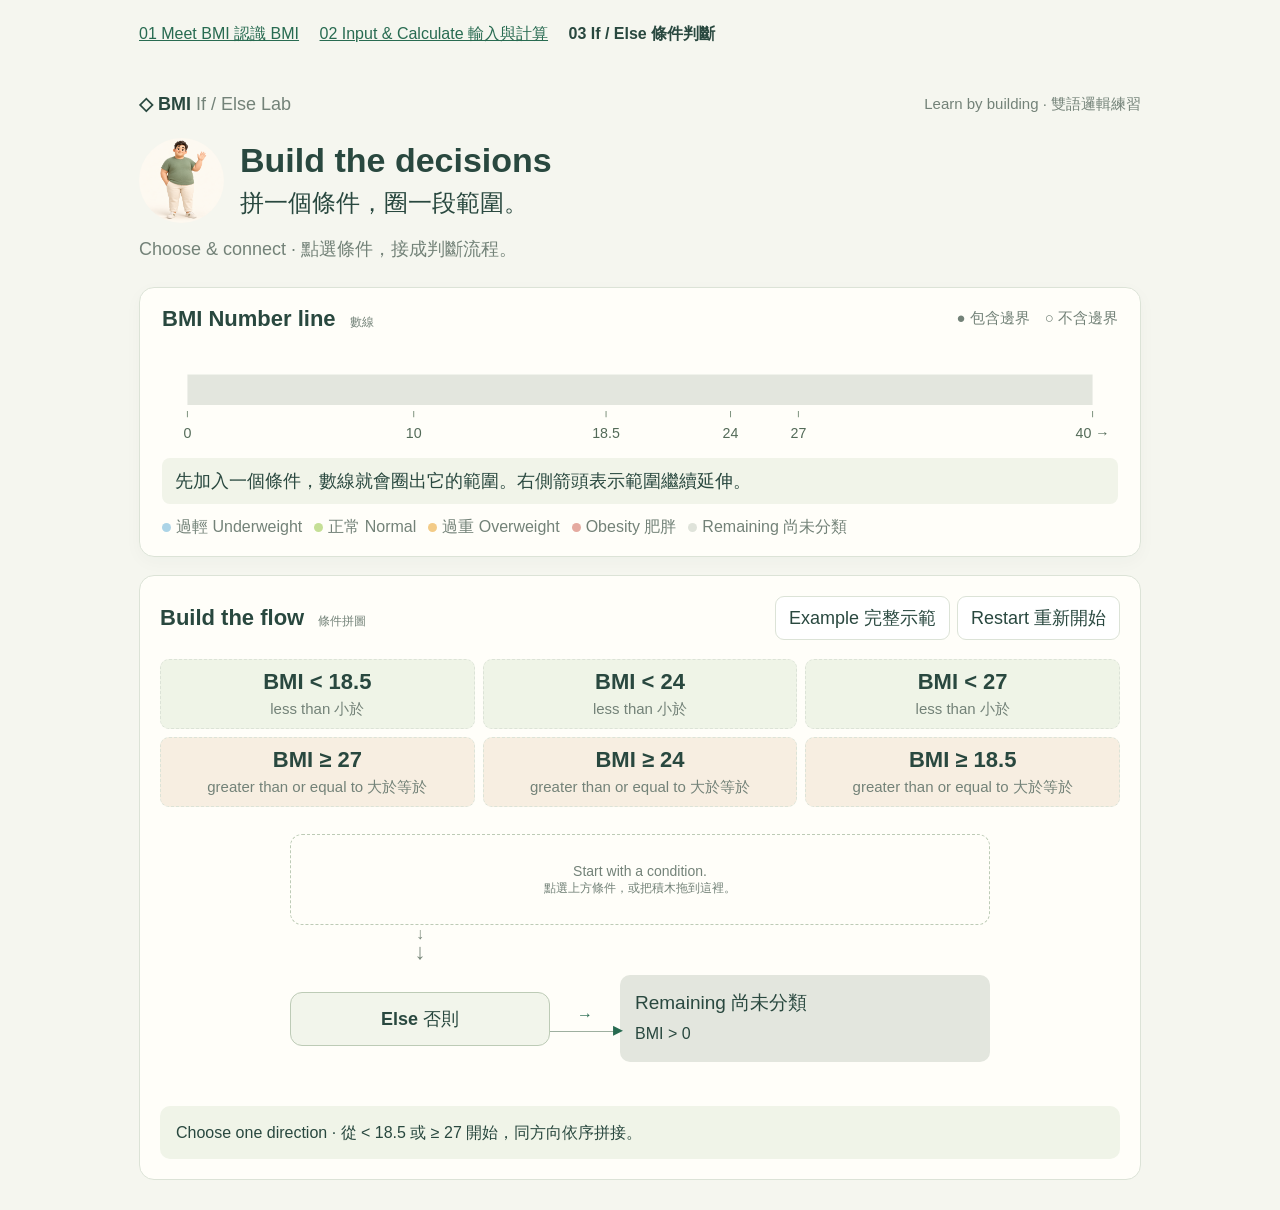
==== commit cb27ba94: "Revert Scratch BMI comparison condition hints" ====
--- a/ifelse.html
+++ b/ifelse.html
@@ -20,16 +20,6 @@
 <section id="finished" hidden class="feedback success"><strong>Complete! · 條件拼圖完成！</strong><p id="finish-note"></p><a id="result-link" href="process.html">View your complete flowchart · 查看完整流程圖 →</a></section></main><dialog id="mistake" aria-labelledby="mistake-title" aria-describedby="mistake-text"><div class="error-icon">!</div><h2 id="mistake-title">Wrong order · 順序錯誤，請重新拼圖</h2><p id="mistake-text"></p><p>Two valid orders · 本練習只接受以下兩種順序：</p><div class="correct-order">&lt; 18.5 → &lt; 24 → &lt; 27 → Else<br>≥ 27 → ≥ 24 → ≥ 18.5 → Else</div><p>Choose one direction · 先選定一個比較方向，再逐步分出四種範圍。</p><button id="acknowledge" autofocus>Got it, try again · 我知道了，重新拼圖</button></dialog>
 <script>
 'use strict';
-const scratchHint = document.createElement('section');
-scratchHint.className = 'scratch-condition-hint';
-scratchHint.innerHTML = `<div><p>SCRATCH CONDITION · 條件方塊提示</p><h2>在綠色比較方塊裡放入 BMI 與分界值</h2><p>先選擇同一個方向完成整條 if / else：由小到大使用 <strong>&lt; 18.5 → &lt; 24 → &lt; 27</strong>；也可以反向使用 <strong>≥ 27 → ≥ 24 → ≥ 18.5</strong>。</p></div><div class="scratch-block-preview" aria-label="Scratch comparison: BMI less than 18.5"><span>BMI</span><b>&lt;</b><span>18.5</span></div><div class="condition-ladder"><button type="button" data-hint="BMI &lt; 18.5">BMI &lt; 18.5</button><button type="button" data-hint="BMI &lt; 24">BMI &lt; 24</button><button type="button" data-hint="BMI &lt; 27">BMI &lt; 27</button><button type="button" data-hint="BMI ≥ 27">BMI ≥ 27</button><button type="button" data-hint="BMI ≥ 24">BMI ≥ 24</button><button type="button" data-hint="BMI ≥ 18.5">BMI ≥ 18.5</button><output aria-live="polite"></output></div>`;
-document.querySelector('.axis-panel').before(scratchHint);
-const scratchHintStyle = document.createElement('style');
-scratchHintStyle.textContent = `.scratch-condition-hint{display:grid;grid-template-columns:1.35fr .65fr;gap:18px;align-items:center;margin:18px 0;padding:22px;background:#eff7e8;border:2px solid #8fbe7c;border-radius:17px}.scratch-condition-hint p{margin:0 0 7px}.scratch-condition-hint h2{font-size:21px;margin:4px 0}.scratch-block-preview{justify-self:center;display:flex;align-items:center;gap:8px;background:#5fbd57;border:3px solid #4a9b47;border-radius:28px;padding:9px 13px;box-shadow:inset 0 0 0 2px #8dda80;color:#214d22;font-weight:700}.scratch-block-preview span{background:#fffef9;border-radius:18px;padding:5px 12px;min-width:53px;text-align:center}.scratch-block-preview b{font-size:24px}.condition-ladder{grid-column:1/-1;display:flex;gap:7px;flex-wrap:wrap;align-items:center}.condition-ladder button{background:#fffef9;border:1px solid #83ae78;border-radius:999px;padding:7px 10px;color:#245d45;font-weight:700}.condition-ladder button:hover{background:#d9f0ce}.condition-ladder output{font-weight:700;color:#245d45;min-height:24px;flex-basis:100%}@media(max-width:650px){.scratch-condition-hint{grid-template-columns:1fr;padding:16px}.scratch-block-preview{justify-self:start}.scratch-condition-hint h2{font-size:19px}}`;
-document.head.append(scratchHintStyle);
-scratchHint.querySelectorAll('[data-hint]').forEach(button => button.addEventListener('click', () => {
-  scratchHint.querySelector('output').textContent = `提示：將「${button.dataset.hint}」放入 Scratch if / else 的綠色六角形條件格。`;
-}));
 const $=id=>document.getElementById(id);
 const limits=[18.5,24,27];
 const operatorWords={'<':['小於','less than'],'>':['大於','more than'],'≥':['大於等於','greater than or equal to']};
